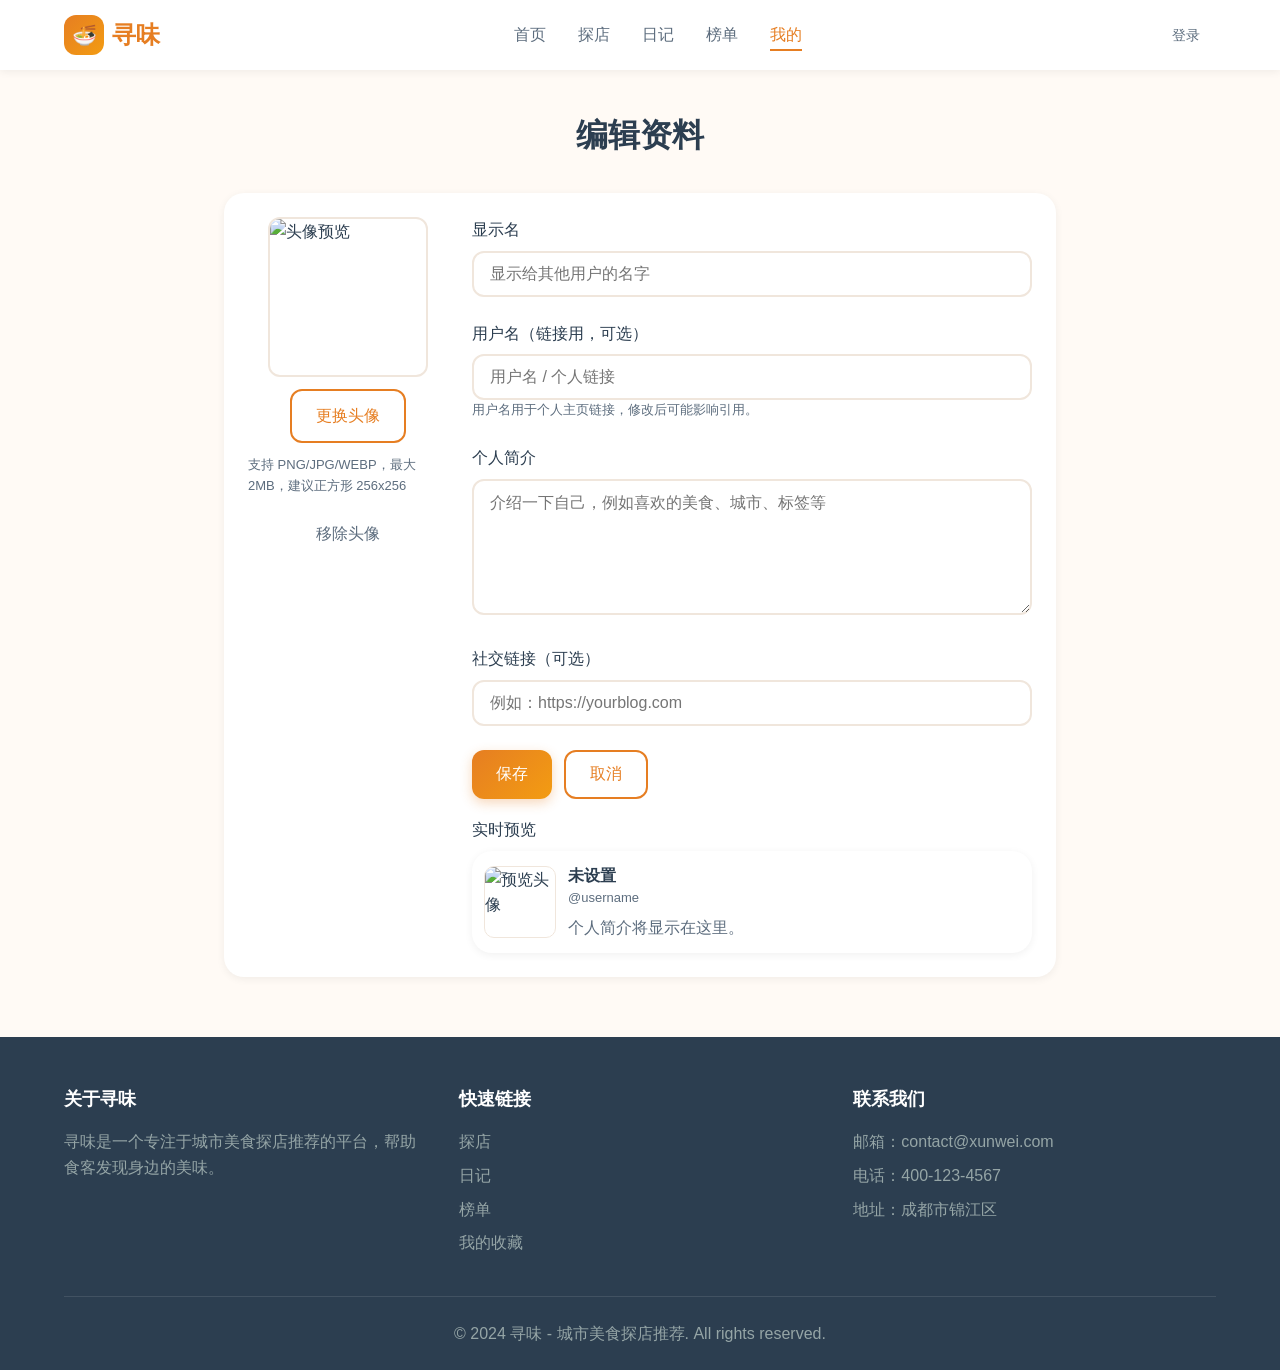
==== foodwebsite/profile.html @ 53a1386c "feat(profile): add profile editing page consistent with site styles" ====
<!DOCTYPE html>
<html lang="zh-CN">
<head>
    <meta charset="UTF-8">
    <meta name="viewport" content="width=device-width, initial-scale=1.0">
    <title>编辑资料 - 寻味</title>
    <link rel="stylesheet" href="css/common.css">
    <link rel="stylesheet" href="css/index.css">
    <style>
      /* 局部覆盖：profile 专用小样式，尽量少量以沿用通用样式 */
      .profile-edit { max-width: 880px; margin: 110px auto 60px; }
      .profile-card { padding: 24px; display: grid; grid-template-columns: 200px 1fr; gap: 24px; align-items: start; }
      .avatar-wrap { display:flex; flex-direction:column; align-items:center; gap:12px; }
      .avatar-preview { width:160px; height:160px; border-radius:12px; object-fit:cover; border:2px solid var(--border-color); }
      .hint { color:var(--text-secondary); font-size:13px; }
      .form-actions { display:flex; gap:12px; margin-top:12px; }
      @media (max-width:768px) {
        .profile-card { grid-template-columns: 1fr; }
        .profile-edit { margin: 90px 16px 40px; }
      }
    </style>
</head>
<body>
    <!-- 导航（复用 site 导航样式） -->
    <nav class="navbar">
        <div class="container">
            <a href="index.html" class="logo">
                <div class="logo-icon">🍜</div>
                <span>寻味</span>
            </a>
            <ul class="nav-menu">
                <li><a href="index.html">首页</a></li>
                <li><a href="shop.html">探店</a></li>
                <li><a href="diary.html">日记</a></li>
                <li><a href="rank.html">榜单</a></li>
                <li><a href="collect.html" class="active">我的</a></li>
            </ul>
            <div class="nav-actions">
                <a href="login.html" class="btn btn-ghost btn-sm">登录</a>
                <button class="mobile-menu-btn" onclick="toggleMenu()">
                    <span></span>
                    <span></span>
                    <span></span>
                </button>
            </div>
        </div>
    </nav>

    <main class="container profile-edit">
        <h2 class="section-title">编辑资料</h2>

        <div class="card profile-card">
            <div>
                <div class="avatar-wrap">
                    <img id="avatarPreview" class="avatar-preview" src="https://cdn.jsdelivr.net/gh/yu081621/Web@main/foodwebsite/static/default-avatar.png" alt="头像预览">
                    <label class="btn btn-secondary" for="avatarInput">更换头像</label>
                    <input id="avatarInput" name="avatar" type="file" accept="image/*" style="display:none">
                    <div class="hint">支持 PNG/JPG/WEBP，最大 2MB，建议正方形 256x256</div>
                </div>

                <div style="margin-top:16px; width:100%; text-align:center;">
                    <button id="removeAvatar" class="btn btn-ghost">移除头像</button>
                </div>
            </div>

            <div>
                <form id="profileForm" class="form">
                    <div class="form-group">
                        <label class="form-label" for="displayName">显示名</label>
                        <input id="displayName" name="display_name" class="form-input" type="text" maxlength="100" placeholder="显示给其他用户的名字">
                    </div>

                    <div class="form-group">
                        <label class="form-label" for="username">用户名（链接用，可选）</label>
                        <input id="username" name="username" class="form-input" type="text" maxlength="50" placeholder="用户名 / 个人链接">
                        <div class="hint">用户名用于个人主页链接，修改后可能影响引用。</div>
                    </div>

                    <div class="form-group">
                        <label class="form-label" for="bio">个人简介</label>
                        <textarea id="bio" name="bio" class="form-textarea" rows="6" maxlength="1000" placeholder="介绍一下自己，例如喜欢的美食、城市、标签等"></textarea>
                    </div>

                    <div class="form-group">
                        <label class="form-label">社交链接（可选）</label>
                        <input id="website" name="website" class="form-input" type="text" placeholder="例如：https://yourblog.com">
                    </div>

                    <div class="form-actions">
                        <button type="submit" class="btn btn-primary">保存</button>
                        <button type="button" id="cancelBtn" class="btn btn-secondary">取消</button>
                    </div>
                </form>

                <div style="margin-top:18px;" id="previewArea">
                    <h4 class="form-label">实时预览</h4>
                    <div class="card" style="display:flex; gap:12px; padding:12px; align-items:center;">
                        <img id="liveAvatar" src="https://cdn.jsdelivr.net/gh/yu081621/Web@main/foodwebsite/static/default-avatar.png" alt="预览头像" style="width:72px; height:72px; border-radius:10px; object-fit:cover; border:1px solid var(--border-color);">
                        <div>
                            <div style="font-weight:600; font-size:16px;" id="liveDisplayName">未设置</div>
                            <div style="color:var(--text-secondary); font-size:13px;" id="liveUsername">@username</div>
                            <div style="color:var(--text-secondary); margin-top:6px; max-width:520px;" id="liveBio">个人简介将显示在这里。</div>
                        </div>
                    </div>
                </div>
            </div>
        </div>

    </main>

    <footer class="footer">
        <div class="container">
            <div class="footer-content">
                <div class="footer-section">
                    <h4>关于寻味</h4>
                    <p>寻味是一个专注于城市美食探店推荐的平台，帮助食客发现身边的美味。</p>
                </div>
                <div class="footer-section">
                    <h4>快速链接</h4>
                    <ul>
                        <li><a href="shop.html">探店</a></li>
                        <li><a href="diary.html">日记</a></li>
                        <li><a href="rank.html">榜单</a></li>
                        <li><a href="collect.html">我的收藏</a></li>
                    </ul>
                </div>
                <div class="footer-section">
                    <h4>联系我们</h4>
                    <ul>
                        <li>邮箱：contact@xunwei.com</li>
                        <li>电话：400-123-4567</li>
                        <li>地址：成都市锦江区</li>
                    </ul>
                </div>
            </div>
            <div class="footer-bottom">
                <p>&copy; 2024 寻味 - 城市美食探店推荐. All rights reserved.</p>
            </div>
        </div>
    </footer>

    <script src="js/common.js"></script>
    <script src="js/profile.js"></script>
</body>
</html>
---- foodwebsite/css/common.css ----
/* ============================================
   美食探店网站 - 通用样式
   风格：简约清新、暖色调
   ============================================ */

/* CSS变量定义 */
:root {
    /* 主色调 - 暖色系 */
    --primary: #e67e22;
    --primary-light: #f39c12;
    --primary-dark: #d35400;
    --secondary: #e74c3c;
    --accent: #f1c40f;
    
    /* 背景色 */
    --bg-primary: #fffaf5;
    --bg-secondary: #fff5eb;
    --bg-card: #ffffff;
    --bg-dark: #2c3e50;
    
    /* 文字色 */
    --text-primary: #2c3e50;
    --text-secondary: #5d6d7e;
    --text-light: #95a5a6;
    --text-white: #ffffff;
    
    /* 边框与阴影 */
    --border-color: #f0e6dc;
    --shadow-sm: 0 2px 8px rgba(0,0,0,0.06);
    --shadow-md: 0 4px 16px rgba(0,0,0,0.08);
    --shadow-lg: 0 8px 32px rgba(0,0,0,0.12);
    
    /* 圆角 */
    --radius-sm: 6px;
    --radius-md: 12px;
    --radius-lg: 20px;
    --radius-full: 50%;
    
    /* 间距 */
    --space-xs: 4px;
    --space-sm: 8px;
    --space-md: 16px;
    --space-lg: 24px;
    --space-xl: 32px;
    --space-2xl: 48px;
    
    /* 字体 */
    --font-sans: 'PingFang SC', 'Microsoft YaHei', -apple-system, BlinkMacSystemFont, sans-serif;
    --font-size-xs: 12px;
    --font-size-sm: 14px;
    --font-size-md: 16px;
    --font-size-lg: 18px;
    --font-size-xl: 24px;
    --font-size-2xl: 32px;
}

/* 重置样式 */
*, *::before, *::after {
    margin: 0;
    padding: 0;
    box-sizing: border-box;
}

html {
    scroll-behavior: smooth;
}

body {
    font-family: var(--font-sans);
    font-size: var(--font-size-md);
    color: var(--text-primary);
    background-color: var(--bg-primary);
    line-height: 1.6;
    min-height: 100vh;
}

a {
    text-decoration: none;
    color: inherit;
    transition: color 0.3s ease;
}

a:hover {
    color: var(--primary);
}

img {
    max-width: 100%;
    height: auto;
    display: block;
}

button {
    border: none;
    background: none;
    cursor: pointer;
    font-family: inherit;
}

input, textarea, select {
    font-family: inherit;
    font-size: inherit;
    outline: none;
}

ul, ol {
    list-style: none;
}

/* ============================================
   布局容器
   ============================================ */
.container {
    max-width: 1200px;
    margin: 0 auto;
    padding: 0 var(--space-lg);
}

.section {
    padding: var(--space-2xl) 0;
}

.section-title {
    font-size: var(--font-size-2xl);
    font-weight: 600;
    text-align: center;
    margin-bottom: var(--space-xl);
    color: var(--text-primary);
}

.section-title span {
    color: var(--primary);
}

/* ============================================
   导航栏
   ============================================ */
.navbar {
    position: fixed;
    top: 0;
    left: 0;
    right: 0;
    z-index: 1000;
    background: rgba(255, 255, 255, 0.95);
    backdrop-filter: blur(10px);
    box-shadow: var(--shadow-sm);
    transition: all 0.3s ease;
}

.navbar .container {
    display: flex;
    align-items: center;
    justify-content: space-between;
    height: 70px;
}

.logo {
    display: flex;
    align-items: center;
    gap: var(--space-sm);
    font-size: var(--font-size-xl);
    font-weight: 700;
    color: var(--primary);
}

.logo-icon {
    width: 40px;
    height: 40px;
    background: linear-gradient(135deg, var(--primary), var(--primary-light));
    border-radius: var(--radius-md);
    display: flex;
    align-items: center;
    justify-content: center;
    color: white;
    font-size: 20px;
}

.nav-menu {
    display: flex;
    align-items: center;
    gap: var(--space-xl);
}

.nav-menu a {
    font-size: var(--font-size-md);
    color: var(--text-secondary);
    font-weight: 500;
    position: relative;
    padding: var(--space-sm) 0;
}

.nav-menu a::after {
    content: '';
    position: absolute;
    bottom: 0;
    left: 0;
    width: 0;
    height: 2px;
    background: var(--primary);
    transition: width 0.3s ease;
}

.nav-menu a:hover,
.nav-menu a.active {
    color: var(--primary);
}

.nav-menu a:hover::after,
.nav-menu a.active::after {
    width: 100%;
}

.nav-actions {
    display: flex;
    align-items: center;
    gap: var(--space-md);
}

/* ============================================
   按钮样式
   ============================================ */
.btn {
    display: inline-flex;
    align-items: center;
    justify-content: center;
    gap: var(--space-sm);
    padding: 12px 24px;
    font-size: var(--font-size-md);
    font-weight: 500;
    border-radius: var(--radius-md);
    transition: all 0.3s ease;
    cursor: pointer;
}

.btn-primary {
    background: linear-gradient(135deg, var(--primary), var(--primary-light));
    color: white;
    box-shadow: 0 4px 12px rgba(230, 126, 34, 0.3);
}

.btn-primary:hover {
    transform: translateY(-2px);
    box-shadow: 0 6px 20px rgba(230, 126, 34, 0.4);
    color: white;
}

.btn-secondary {
    background: white;
    color: var(--primary);
    border: 2px solid var(--primary);
}

.btn-secondary:hover {
    background: var(--primary);
    color: white;
}

.btn-ghost {
    background: transparent;
    color: var(--text-secondary);
}

.btn-ghost:hover {
    background: var(--bg-secondary);
    color: var(--primary);
}

.btn-sm {
    padding: 8px 16px;
    font-size: var(--font-size-sm);
}

.btn-lg {
    padding: 16px 32px;
    font-size: var(--font-size-lg);
}

/* ============================================
   卡片样式
   ============================================ */
.card {
    background: var(--bg-card);
    border-radius: var(--radius-lg);
    overflow: hidden;
    box-shadow: var(--shadow-sm);
    transition: all 0.3s ease;
}

.card:hover {
    transform: translateY(-4px);
    box-shadow: var(--shadow-md);
}

.card-image {
    position: relative;
    overflow: hidden;
}

.card-image img {
    width: 100%;
    height: 100%;
    object-fit: cover;
    transition: transform 0.5s ease;
}

.card:hover .card-image img {
    transform: scale(1.05);
}

.card-content {
    padding: var(--space-lg);
}

.card-title {
    font-size: var(--font-size-lg);
    font-weight: 600;
    margin-bottom: var(--space-sm);
    color: var(--text-primary);
}

.card-desc {
    font-size: var(--font-size-sm);
    color: var(--text-secondary);
    line-height: 1.5;
}

/* ============================================
   标签样式
   ============================================ */
.tag {
    display: inline-flex;
    align-items: center;
    padding: 4px 12px;
    font-size: var(--font-size-xs);
    font-weight: 500;
    border-radius: var(--radius-full);
    background: var(--bg-secondary);
    color: var(--primary);
}

.tag-hot {
    background: linear-gradient(135deg, #ff6b6b, #ee5a5a);
    color: white;
}

.tag-new {
    background: linear-gradient(135deg, #4ecdc4, #44a08d);
    color: white;
}

.tag-recommend {
    background: linear-gradient(135deg, var(--primary), var(--primary-light));
    color: white;
}

/* ============================================
   评分样式
   ============================================ */
.rating {
    display: flex;
    align-items: center;
    gap: var(--space-xs);
}

.stars {
    display: flex;
    gap: 2px;
}

.star {
    color: #ddd;
    font-size: 14px;
}

.star.filled {
    color: var(--accent);
}

.rating-score {
    font-weight: 600;
    color: var(--primary);
}

/* ============================================
   表单样式
   ============================================ */
.form-group {
    margin-bottom: var(--space-lg);
}

.form-label {
    display: block;
    margin-bottom: var(--space-sm);
    font-weight: 500;
    color: var(--text-primary);
}

.form-input,
.form-textarea,
.form-select {
    width: 100%;
    padding: 12px 16px;
    border: 2px solid var(--border-color);
    border-radius: var(--radius-md);
    background: white;
    transition: all 0.3s ease;
}

.form-input:focus,
.form-textarea:focus,
.form-select:focus {
    border-color: var(--primary);
    box-shadow: 0 0 0 3px rgba(230, 126, 34, 0.1);
}

.form-textarea {
    min-height: 120px;
    resize: vertical;
}

/* ============================================
   页脚
   ============================================ */
.footer {
    background: var(--bg-dark);
    color: var(--text-light);
    padding: var(--space-2xl) 0 var(--space-lg);
}

.footer-content {
    display: grid;
    grid-template-columns: repeat(auto-fit, minmax(250px, 1fr));
    gap: var(--space-xl);
    margin-bottom: var(--space-xl);
}

.footer-section h4 {
    color: white;
    font-size: var(--font-size-lg);
    margin-bottom: var(--space-md);
}

.footer-section ul li {
    margin-bottom: var(--space-sm);
}

.footer-section a:hover {
    color: var(--primary-light);
}

.footer-bottom {
    text-align: center;
    padding-top: var(--space-lg);
    border-top: 1px solid rgba(255,255,255,0.1);
}

/* ============================================
   响应式设计
   ============================================ */
@media (max-width: 768px) {
    .container {
        padding: 0 var(--space-md);
    }
    
    .navbar .container {
        height: 60px;
    }
    
    .nav-menu {
        display: none;
        position: absolute;
        top: 60px;
        left: 0;
        right: 0;
        background: white;
        flex-direction: column;
        padding: var(--space-md);
        gap: var(--space-md);
        box-shadow: var(--shadow-md);
    }
    
    .nav-menu.active {
        display: flex;
    }
    
    .mobile-menu-btn {
        display: flex;
        flex-direction: column;
        gap: 5px;
        padding: var(--space-sm);
    }
    
    .mobile-menu-btn span {
        display: block;
        width: 24px;
        height: 2px;
        background: var(--text-primary);
        transition: all 0.3s ease;
    }
    
    .section-title {
        font-size: var(--font-size-xl);
    }
    
    .btn-lg {
        padding: 14px 28px;
        font-size: var(--font-size-md);
    }
}

@media (min-width: 769px) {
    .mobile-menu-btn {
        display: none;
    }
}

/* ============================================
   工具类
   ============================================ */
.text-center { text-align: center; }
.text-left { text-align: left; }
.text-right { text-align: right; }

.flex { display: flex; }
.flex-col { flex-direction: column; }
.items-center { align-items: center; }
.justify-center { justify-content: center; }
.justify-between { justify-content: space-between; }
.gap-sm { gap: var(--space-sm); }
.gap-md { gap: var(--space-md); }
.gap-lg { gap: var(--space-lg); }

.mt-sm { margin-top: var(--space-sm); }
.mt-md { margin-top: var(--space-md); }
.mt-lg { margin-top: var(--space-lg); }
.mb-sm { margin-bottom: var(--space-sm); }
.mb-md { margin-bottom: var(--space-md); }
.mb-lg { margin-bottom: var(--space-lg); }

.hidden { display: none; }
.visible { display: block; }

/* 加载动画 */
@keyframes fadeIn {
    from { opacity: 0; transform: translateY(20px); }
    to { opacity: 1; transform: translateY(0); }
}

.fade-in {
    animation: fadeIn 0.6s ease forwards;
}

/* 骨架屏 */
.skeleton {
    background: linear-gradient(90deg, #f0f0f0 25%, #e0e0e0 50%, #f0f0f0 75%);
    background-size: 200% 100%;
    animation: skeleton-loading 1.5s infinite;
}

@keyframes skeleton-loading {
    0% { background-position: 200% 0; }
    100% { background-position: -200% 0; }
}
---- foodwebsite/css/index.css ----
/* ============================================
   首页专属样式
   ============================================ */

/* 首页横幅 */
.hero {
    position: relative;
    height: 100vh;
    min-height: 600px;
    background: linear-gradient(135deg, rgba(230, 126, 34, 0.1), rgba(241, 196, 15, 0.1)),
                url('https://images.unsplash.com/photo-1504674900247-0877df9cc836?w=1920') center/cover;
    display: flex;
    align-items: center;
    justify-content: center;
    text-align: center;
}

.hero-overlay {
    position: absolute;
    top: 0;
    left: 0;
    right: 0;
    bottom: 0;
    background: linear-gradient(to bottom, rgba(0,0,0,0.3), rgba(0,0,0,0.5));
}

.hero-content {
    position: relative;
    z-index: 1;
    max-width: 800px;
    padding: 0 var(--space-lg);
    color: white;
}

.hero-title {
    font-size: 56px;
    font-weight: 700;
    margin-bottom: var(--space-md);
    text-shadow: 2px 2px 4px rgba(0,0,0,0.3);
}

.hero-title span {
    color: var(--primary-light);
}

.hero-subtitle {
    font-size: var(--font-size-lg);
    margin-bottom: var(--space-xl);
    opacity: 0.9;
}

.hero-search {
    display: flex;
    gap: var(--space-sm);
    max-width: 600px;
    margin: 0 auto var(--space-lg);
}

.search-input {
    flex: 1;
    padding: 16px 24px;
    border: none;
    border-radius: var(--radius-md);
    font-size: var(--font-size-md);
    background: rgba(255,255,255,0.95);
}

.search-input::placeholder {
    color: var(--text-light);
}

.hero-tags {
    display: flex;
    align-items: center;
    justify-content: center;
    gap: var(--space-sm);
    flex-wrap: wrap;
    font-size: var(--font-size-sm);
}

.hero-tags a {
    padding: 6px 16px;
    background: rgba(255,255,255,0.2);
    border-radius: var(--radius-full);
    backdrop-filter: blur(10px);
    transition: all 0.3s ease;
}

.hero-tags a:hover {
    background: var(--primary);
    color: white;
}

.hero-scroll {
    position: absolute;
    bottom: 40px;
    left: 50%;
    transform: translateX(-50%);
    color: white;
    text-align: center;
    animation: bounce 2s infinite;
}

.hero-scroll span {
    font-size: var(--font-size-sm);
    opacity: 0.8;
}

.scroll-arrow {
    width: 24px;
    height: 24px;
    border-right: 2px solid white;
    border-bottom: 2px solid white;
    transform: rotate(45deg);
    margin: 8px auto 0;
}

@keyframes bounce {
    0%, 20%, 50%, 80%, 100% { transform: translateX(-50%) translateY(0); }
    40% { transform: translateX(-50%) translateY(-10px); }
    60% { transform: translateX(-50%) translateY(-5px); }
}

/* 分类导航 */
.categories {
    padding: var(--space-2xl) 0;
    background: white;
}

.category-grid {
    display: grid;
    grid-template-columns: repeat(8, 1fr);
    gap: var(--space-lg);
}

.category-item {
    display: flex;
    flex-direction: column;
    align-items: center;
    gap: var(--space-sm);
    padding: var(--space-md);
    border-radius: var(--radius-lg);
    transition: all 0.3s ease;
}

.category-item:hover {
    background: var(--bg-secondary);
    transform: translateY(-4px);
}

.category-icon {
    width: 64px;
    height: 64px;
    background: linear-gradient(135deg, var(--bg-secondary), white);
    border-radius: var(--radius-full);
    display: flex;
    align-items: center;
    justify-content: center;
    font-size: 32px;
    box-shadow: var(--shadow-sm);
    transition: all 0.3s ease;
}

.category-item:hover .category-icon {
    background: linear-gradient(135deg, var(--primary), var(--primary-light));
    transform: scale(1.1);
}

.category-item span {
    font-size: var(--font-size-sm);
    color: var(--text-secondary);
    font-weight: 500;
}

/* 推荐店铺 */
.recommended {
    background: var(--bg-primary);
}

.shop-grid {
    display: grid;
    grid-template-columns: repeat(auto-fill, minmax(280px, 1fr));
    gap: var(--space-lg);
}

.shop-card .card-image {
    height: 200px;
    position: relative;
}

.shop-card .card-image img {
    width: 100%;
    height: 100%;
    object-fit: cover;
}

.shop-card .tag {
    position: absolute;
    top: var(--space-sm);
    left: var(--space-sm);
}

.shop-meta {
    display: flex;
    gap: var(--space-sm);
    margin-bottom: var(--space-sm);
}

.shop-type,
.shop-area {
    font-size: var(--font-size-xs);
    color: var(--text-light);
    padding: 2px 8px;
    background: var(--bg-secondary);
    border-radius: var(--radius-sm);
}

.shop-info {
    display: flex;
    align-items: center;
    justify-content: space-between;
    margin-bottom: var(--space-sm);
}

.price {
    font-size: var(--font-size-sm);
    color: var(--primary);
    font-weight: 600;
}

/* 榜单区域 */
.rankings {
    background: white;
}

.ranking-tabs {
    display: flex;
    justify-content: center;
    gap: var(--space-md);
    margin-bottom: var(--space-xl);
}

.tab-btn {
    padding: 12px 32px;
    font-size: var(--font-size-md);
    font-weight: 500;
    color: var(--text-secondary);
    background: var(--bg-secondary);
    border-radius: var(--radius-full);
    transition: all 0.3s ease;
}

.tab-btn.active,
.tab-btn:hover {
    background: var(--primary);
    color: white;
}

.ranking-list {
    max-width: 800px;
    margin: 0 auto;
}

.rank-item {
    display: flex;
    align-items: center;
    gap: var(--space-md);
    padding: var(--space-md);
    background: var(--bg-primary);
    border-radius: var(--radius-md);
    margin-bottom: var(--space-sm);
    transition: all 0.3s ease;
}

.rank-item:hover {
    transform: translateX(8px);
    box-shadow: var(--shadow-sm);
}

.rank-num {
    width: 36px;
    height: 36px;
    display: flex;
    align-items: center;
    justify-content: center;
    font-weight: 700;
    font-size: var(--font-size-lg);
    color: var(--text-light);
    background: white;
    border-radius: var(--radius-md);
}

.rank-num.top3 {
    background: linear-gradient(135deg, var(--primary), var(--primary-light));
    color: white;
}

.rank-item img {
    width: 80px;
    height: 80px;
    object-fit: cover;
    border-radius: var(--radius-sm);
}

.rank-info {
    flex: 1;
}

.rank-info h4 {
    font-size: var(--font-size-md);
    margin-bottom: 4px;
}

.rank-info p {
    font-size: var(--font-size-sm);
    color: var(--text-light);
}

.rank-score {
    font-size: var(--font-size-lg);
    font-weight: 700;
    color: var(--primary);
}

/* 探店日记 */
.diaries {
    background: var(--bg-primary);
}

.diary-grid {
    display: grid;
    grid-template-columns: repeat(auto-fill, minmax(320px, 1fr));
    gap: var(--space-lg);
}

.diary-card .diary-header {
    display: flex;
    align-items: center;
    gap: var(--space-sm);
    padding: var(--space-md) var(--space-md) 0;
}

.diary-avatar {
    width: 40px;
    height: 40px;
    border-radius: var(--radius-full);
    object-fit: cover;
}

.diary-user h4 {
    font-size: var(--font-size-sm);
    font-weight: 600;
}

.diary-user span {
    font-size: var(--font-size-xs);
    color: var(--text-light);
}

.diary-images {
    margin-top: var(--space-sm);
    height: 200px;
    overflow: hidden;
}

.diary-images img {
    width: 100%;
    height: 100%;
    object-fit: cover;
}

.diary-footer {
    display: flex;
    gap: var(--space-md);
    margin-top: var(--space-md);
    padding-top: var(--space-md);
    border-top: 1px solid var(--border-color);
    font-size: var(--font-size-sm);
    color: var(--text-light);
}

/* 响应式设计 */
@media (max-width: 1024px) {
    .category-grid {
        grid-template-columns: repeat(4, 1fr);
    }
}

@media (max-width: 768px) {
    .hero-title {
        font-size: 36px;
    }
    
    .hero-search {
        flex-direction: column;
    }
    
    .category-grid {
        grid-template-columns: repeat(4, 1fr);
        gap: var(--space-sm);
    }
    
    .category-icon {
        width: 48px;
        height: 48px;
        font-size: 24px;
    }
    
    .ranking-tabs {
        flex-wrap: wrap;
    }
    
    .tab-btn {
        padding: 10px 20px;
        font-size: var(--font-size-sm);
    }
    
    .rank-item img {
        width: 60px;
        height: 60px;
    }
}

@media (max-width: 480px) {
    .category-grid {
        grid-template-columns: repeat(4, 1fr);
    }
    
    .shop-grid,
    .diary-grid {
        grid-template-columns: 1fr;
    }
}
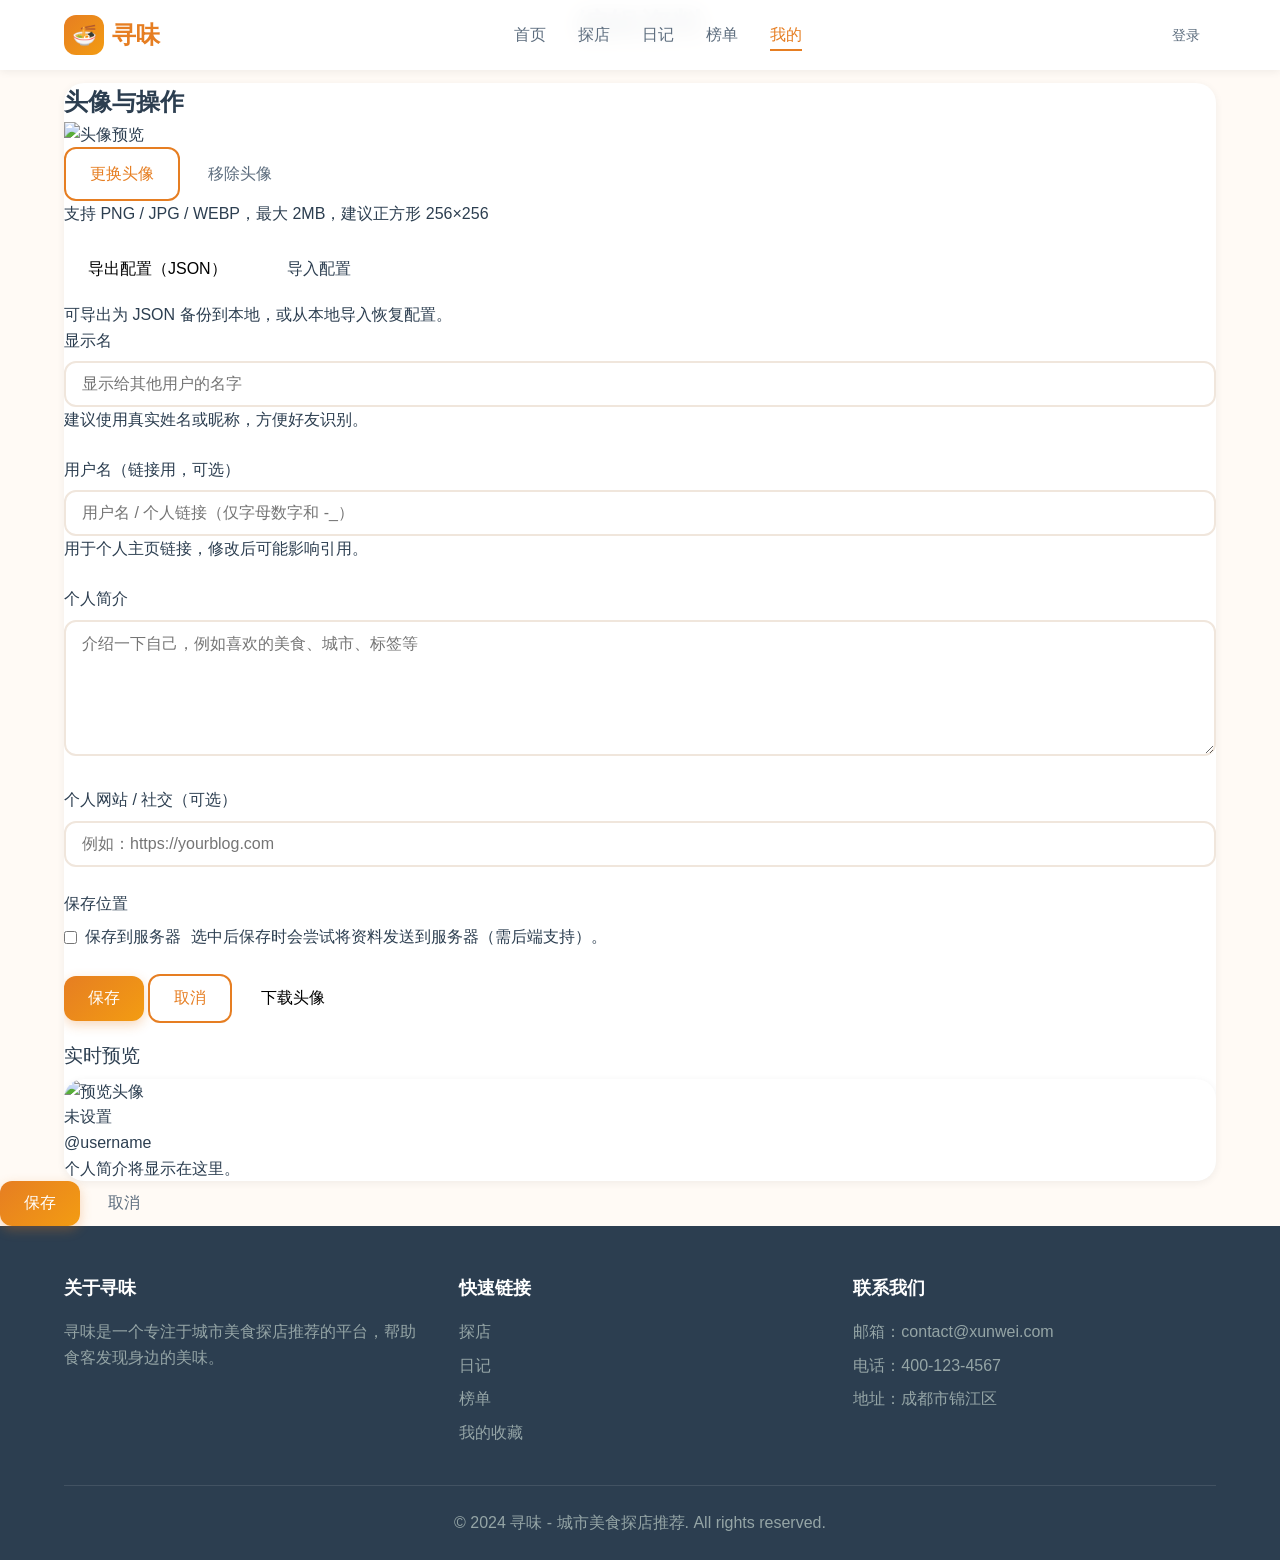
==== commit cf60328c: "feat(profile): add server-save toggle and improved profile UI" ====
--- a/foodwebsite/profile.html
+++ b/foodwebsite/profile.html
@@ -1,145 +1,163 @@
 <!DOCTYPE html>
 <html lang="zh-CN">
 <head>
-    <meta charset="UTF-8">
-    <meta name="viewport" content="width=device-width, initial-scale=1.0">
-    <title>编辑资料 - 寻味</title>
-    <link rel="stylesheet" href="css/common.css">
-    <link rel="stylesheet" href="css/index.css">
-    <style>
-      /* 局部覆盖：profile 专用小样式，尽量少量以沿用通用样式 */
-      .profile-edit { max-width: 880px; margin: 110px auto 60px; }
-      .profile-card { padding: 24px; display: grid; grid-template-columns: 200px 1fr; gap: 24px; align-items: start; }
-      .avatar-wrap { display:flex; flex-direction:column; align-items:center; gap:12px; }
-      .avatar-preview { width:160px; height:160px; border-radius:12px; object-fit:cover; border:2px solid var(--border-color); }
-      .hint { color:var(--text-secondary); font-size:13px; }
-      .form-actions { display:flex; gap:12px; margin-top:12px; }
-      @media (max-width:768px) {
-        .profile-card { grid-template-columns: 1fr; }
-        .profile-edit { margin: 90px 16px 40px; }
-      }
-    </style>
+  <meta charset="UTF-8" />
+  <meta name="viewport" content="width=device-width,initial-scale=1" />
+  <title>编辑资料 - 寻味</title>
+  <!-- API endpoint (can be overridden by server or changed here) -->
+  <meta name="profile-api" content="/api/profile">
+
+  <link rel="stylesheet" href="css/common.css" />
+  <link rel="stylesheet" href="css/index.css" />
+  <link rel="stylesheet" href="css/profile.css" />
+
 </head>
-<body>
-    <!-- 导航（复用 site 导航样式） -->
-    <nav class="navbar">
-        <div class="container">
-            <a href="index.html" class="logo">
-                <div class="logo-icon">🍜</div>
-                <span>寻味</span>
-            </a>
-            <ul class="nav-menu">
-                <li><a href="index.html">首页</a></li>
-                <li><a href="shop.html">探店</a></li>
-                <li><a href="diary.html">日记</a></li>
-                <li><a href="rank.html">榜单</a></li>
-                <li><a href="collect.html" class="active">我的</a></li>
-            </ul>
-            <div class="nav-actions">
-                <a href="login.html" class="btn btn-ghost btn-sm">登录</a>
-                <button class="mobile-menu-btn" onclick="toggleMenu()">
-                    <span></span>
-                    <span></span>
-                    <span></span>
-                </button>
-            </div>
-        </div>
-    </nav>
+<body data-profile-api="/api/profile">
+  <!-- 导航 -->
+  <nav class="navbar" role="navigation" aria-label="主导航">
+    <div class="container">
+      <a href="index.html" class="logo" aria-label="回到首页">
+        <div class="logo-icon">🍜</div>
+        <span>寻味</span>
+      </a>
+      <ul class="nav-menu" role="menubar" aria-hidden="false">
+        <li role="none"><a role="menuitem" href="index.html">首页</a></li>
+        <li role="none"><a role="menuitem" href="shop.html">探店</a></li>
+        <li role="none"><a role="menuitem" href="diary.html">日记</a></li>
+        <li role="none"><a role="menuitem" href="rank.html">榜单</a></li>
+        <li role="none"><a role="menuitem" href="collect.html" class="active">我的</a></li>
+      </ul>
 
-    <main class="container profile-edit">
-        <h2 class="section-title">编辑资料</h2>
+      <div class="nav-actions">
+        <a href="login.html" class="btn btn-ghost btn-sm">登录</a>
+        <button class="mobile-menu-btn" onclick="toggleMenu()" aria-label="切换菜单">
+          <span></span><span></span><span></span>
+        </button>
+      </div>
+    </div>
+  </nav>
 
-        <div class="card profile-card">
-            <div>
-                <div class="avatar-wrap">
-                    <img id="avatarPreview" class="avatar-preview" src="https://cdn.jsdelivr.net/gh/yu081621/Web@main/foodwebsite/static/default-avatar.png" alt="头像预览">
-                    <label class="btn btn-secondary" for="avatarInput">更换头像</label>
-                    <input id="avatarInput" name="avatar" type="file" accept="image/*" style="display:none">
-                    <div class="hint">支持 PNG/JPG/WEBP，最大 2MB，建议正方形 256x256</div>
-                </div>
+  <main class="container profile-edit" id="main" role="main">
+    <h1 class="section-title">编辑资料</h1>
 
-                <div style="margin-top:16px; width:100%; text-align:center;">
-                    <button id="removeAvatar" class="btn btn-ghost">移除头像</button>
-                </div>
-            </div>
-
-            <div>
-                <form id="profileForm" class="form">
-                    <div class="form-group">
-                        <label class="form-label" for="displayName">显示名</label>
-                        <input id="displayName" name="display_name" class="form-input" type="text" maxlength="100" placeholder="显示给其他用户的名字">
-                    </div>
-
-                    <div class="form-group">
-                        <label class="form-label" for="username">用户名（链接用，可选）</label>
-                        <input id="username" name="username" class="form-input" type="text" maxlength="50" placeholder="用户名 / 个人链接">
-                        <div class="hint">用户名用于个人主页链接，修改后可能影响引用。</div>
-                    </div>
-
-                    <div class="form-group">
-                        <label class="form-label" for="bio">个人简介</label>
-                        <textarea id="bio" name="bio" class="form-textarea" rows="6" maxlength="1000" placeholder="介绍一下自己，例如喜欢的美食、城市、标签等"></textarea>
-                    </div>
-
-                    <div class="form-group">
-                        <label class="form-label">社交链接（可选）</label>
-                        <input id="website" name="website" class="form-input" type="text" placeholder="例如：https://yourblog.com">
-                    </div>
-
-                    <div class="form-actions">
-                        <button type="submit" class="btn btn-primary">保存</button>
-                        <button type="button" id="cancelBtn" class="btn btn-secondary">取消</button>
-                    </div>
-                </form>
-
-                <div style="margin-top:18px;" id="previewArea">
-                    <h4 class="form-label">实时预览</h4>
-                    <div class="card" style="display:flex; gap:12px; padding:12px; align-items:center;">
-                        <img id="liveAvatar" src="https://cdn.jsdelivr.net/gh/yu081621/Web@main/foodwebsite/static/default-avatar.png" alt="预览头像" style="width:72px; height:72px; border-radius:10px; object-fit:cover; border:1px solid var(--border-color);">
-                        <div>
-                            <div style="font-weight:600; font-size:16px;" id="liveDisplayName">未设置</div>
-                            <div style="color:var(--text-secondary); font-size:13px;" id="liveUsername">@username</div>
-                            <div style="color:var(--text-secondary); margin-top:6px; max-width:520px;" id="liveBio">个人简介将显示在这里。</div>
-                        </div>
-                    </div>
-                </div>
-            </div>
+    <div class="card profile-card" role="region" aria-labelledby="profile-heading">
+      <div class="left-col">
+        <h2 id="profile-heading" class="visually-hidden">头像与操作</h2>
+        <div class="avatar-wrap" aria-live="polite">
+          <img id="avatarPreview" class="avatar-preview" src="https://cdn.jsdelivr.net/gh/yu081621/Web@main/foodwebsite/static/default-avatar.png" alt="头像预览" />
+          <div class="avatar-controls">
+            <label for="avatarInput" class="btn btn-secondary" id="changeAvatarBtn">更换头像</label>
+            <input id="avatarInput" name="avatar" type="file" accept="image/png,image/jpeg,image/webp" style="display:none" aria-hidden="true" />
+            <button id="removeAvatar" class="btn btn-ghost" type="button">移除头像</button>
+          </div>
+          <div class="hint">支持 PNG / JPG / WEBP，最大 2MB，建议正方形 256×256</div>
         </div>
 
-    </main>
+        <div class="storage-actions" style="margin-top:18px;">
+          <button id="exportBtn" class="btn btn-outline" type="button">导出配置（JSON）</button>
+          <label for="importInput" class="btn btn-outline" style="margin-left:8px;">导入配置</label>
+          <input id="importInput" type="file" accept="application/json" style="display:none" aria-hidden="true" />
+          <div class="hint" style="margin-top:8px;">可导出为 JSON 备份到本地，或从本地导入恢复配置。</div>
+        </div>
+      </div>
 
-    <footer class="footer">
-        <div class="container">
-            <div class="footer-content">
-                <div class="footer-section">
-                    <h4>关于寻味</h4>
-                    <p>寻味是一个专注于城市美食探店推荐的平台，帮助食客发现身边的美味。</p>
-                </div>
-                <div class="footer-section">
-                    <h4>快速链接</h4>
-                    <ul>
-                        <li><a href="shop.html">探店</a></li>
-                        <li><a href="diary.html">日记</a></li>
-                        <li><a href="rank.html">榜单</a></li>
-                        <li><a href="collect.html">我的收藏</a></li>
-                    </ul>
-                </div>
-                <div class="footer-section">
-                    <h4>联系我们</h4>
-                    <ul>
-                        <li>邮箱：contact@xunwei.com</li>
-                        <li>电话：400-123-4567</li>
-                        <li>地址：成都市锦江区</li>
-                    </ul>
-                </div>
+      <div class="right-col">
+        <form id="profileForm" class="form" novalidate>
+          <div class="form-group">
+            <label class="form-label" for="displayName">显示名</label>
+            <input id="displayName" name="display_name" class="form-input" type="text" maxlength="100" placeholder="显示给其他用户的名字" aria-describedby="displayNameHelp" />
+            <div id="displayNameHelp" class="hint">建议使用真实姓名或昵称，方便好友识别。</div>
+          </div>
+
+          <div class="form-group">
+            <label class="form-label" for="username">用户名（链接用，可选）</label>
+            <input id="username" name="username" class="form-input" type="text" maxlength="50" placeholder="用户名 / 个人链接（仅字母数字和 -_）" pattern="^[A-Za-z0-9_-]{0,50}$" />
+            <div class="hint">用于个人主页链接，修改后可能影响引用。</div>
+          </div>
+
+          <div class="form-group">
+            <label class="form-label" for="bio">个人简介</label>
+            <textarea id="bio" name="bio" class="form-textarea" rows="6" maxlength="1000" placeholder="介绍一下自己，例如喜欢的美食、城市、标签等"></textarea>
+          </div>
+
+          <div class="form-group">
+            <label class="form-label" for="website">个人网站 / 社交（可选）</label>
+            <input id="website" name="website" class="form-input" type="url" placeholder="例如：https://yourblog.com" />
+          </div>
+
+          <div class="form-group">
+            <label class="form-label">保存位置</label>
+            <div style="display:flex; gap:10px; align-items:center;">
+              <label style="display:flex; align-items:center; gap:8px;"><input id="serverSaveToggle" type="checkbox"> 保存到服务器</label>
+              <div class="hint">选中后保存时会尝试将资料发送到服务器（需后端支持）。</div>
             </div>
-            <div class="footer-bottom">
-                <p>&copy; 2024 寻味 - 城市美食探店推荐. All rights reserved.</p>
+          </div>
+
+          <div class="form-actions">
+            <button type="submit" id="saveBtn" class="btn btn-primary">保存</button>
+            <button type="button" id="cancelBtn" class="btn btn-secondary">取消</button>
+            <button type="button" id="downloadAvatarBtn" class="btn btn-outline" title="下载当前头像" style="margin-left:auto;">下载头像</button>
+          </div>
+        </form>
+
+        <div id="previewArea" style="margin-top:18px;">
+          <h3 class="form-label">实时预览</h3>
+          <div class="card preview-card" aria-hidden="false">
+            <img id="liveAvatar" src="https://cdn.jsdelivr.net/gh/yu081621/Web@main/foodwebsite/static/default-avatar.png" alt="预览头像" class="preview-avatar" />
+            <div class="preview-info">
+              <div id="liveDisplayName" class="preview-name">未设置</div>
+              <div id="liveUsername" class="preview-username">@username</div>
+              <div id="liveBio" class="preview-bio">个人简介将显示在这里。</div>
+              <div id="liveWebsite" class="preview-website"></div>
             </div>
+          </div>
         </div>
-    </footer>
 
-    <script src="js/common.js"></script>
-    <script src="js/profile.js"></script>
+      </div>
+    </div>
+  </main>
+
+  <!-- 移动端底部固定操作栏（保证按钮在手机上可见） -->
+  <div class="mobile-action-bar" aria-hidden="false">
+    <button id="mobileSaveBtn" class="btn btn-primary">保存</button>
+    <button id="mobileCancelBtn" class="btn btn-ghost">取消</button>
+  </div>
+
+  <!-- 吐司提示 -->
+  <div id="toast" class="toast" role="status" aria-live="polite" aria-atomic="true"></div>
+
+  <footer class="footer">
+    <div class="container">
+      <div class="footer-content">
+        <div class="footer-section">
+          <h4>关于寻味</h4>
+          <p>寻味是一个专注于城市美食探店推荐的平台，帮助食客发现身边的美味。</p>
+        </div>
+        <div class="footer-section">
+          <h4>快速链接</h4>
+          <ul>
+            <li><a href="shop.html">探店</a></li>
+            <li><a href="diary.html">日记</a></li>
+            <li><a href="rank.html">榜单</a></li>
+            <li><a href="collect.html">我的收藏</a></li>
+          </ul>
+        </div>
+        <div class="footer-section">
+          <h4>联系我们</h4>
+          <ul>
+            <li>邮箱：contact@xunwei.com</li>
+            <li>电话：400-123-4567</li>
+            <li>地址：成都市锦江区</li>
+          </ul>
+        </div>
+      </div>
+      <div class="footer-bottom">
+        <p>&copy; 2024 寻味 - 城市美食探店推荐. All rights reserved.</p>
+      </div>
+    </div>
+  </footer>
+
+  <script src="js/common.js"></script>
+  <script src="js/profile.js"></script>
 </body>
 </html>
